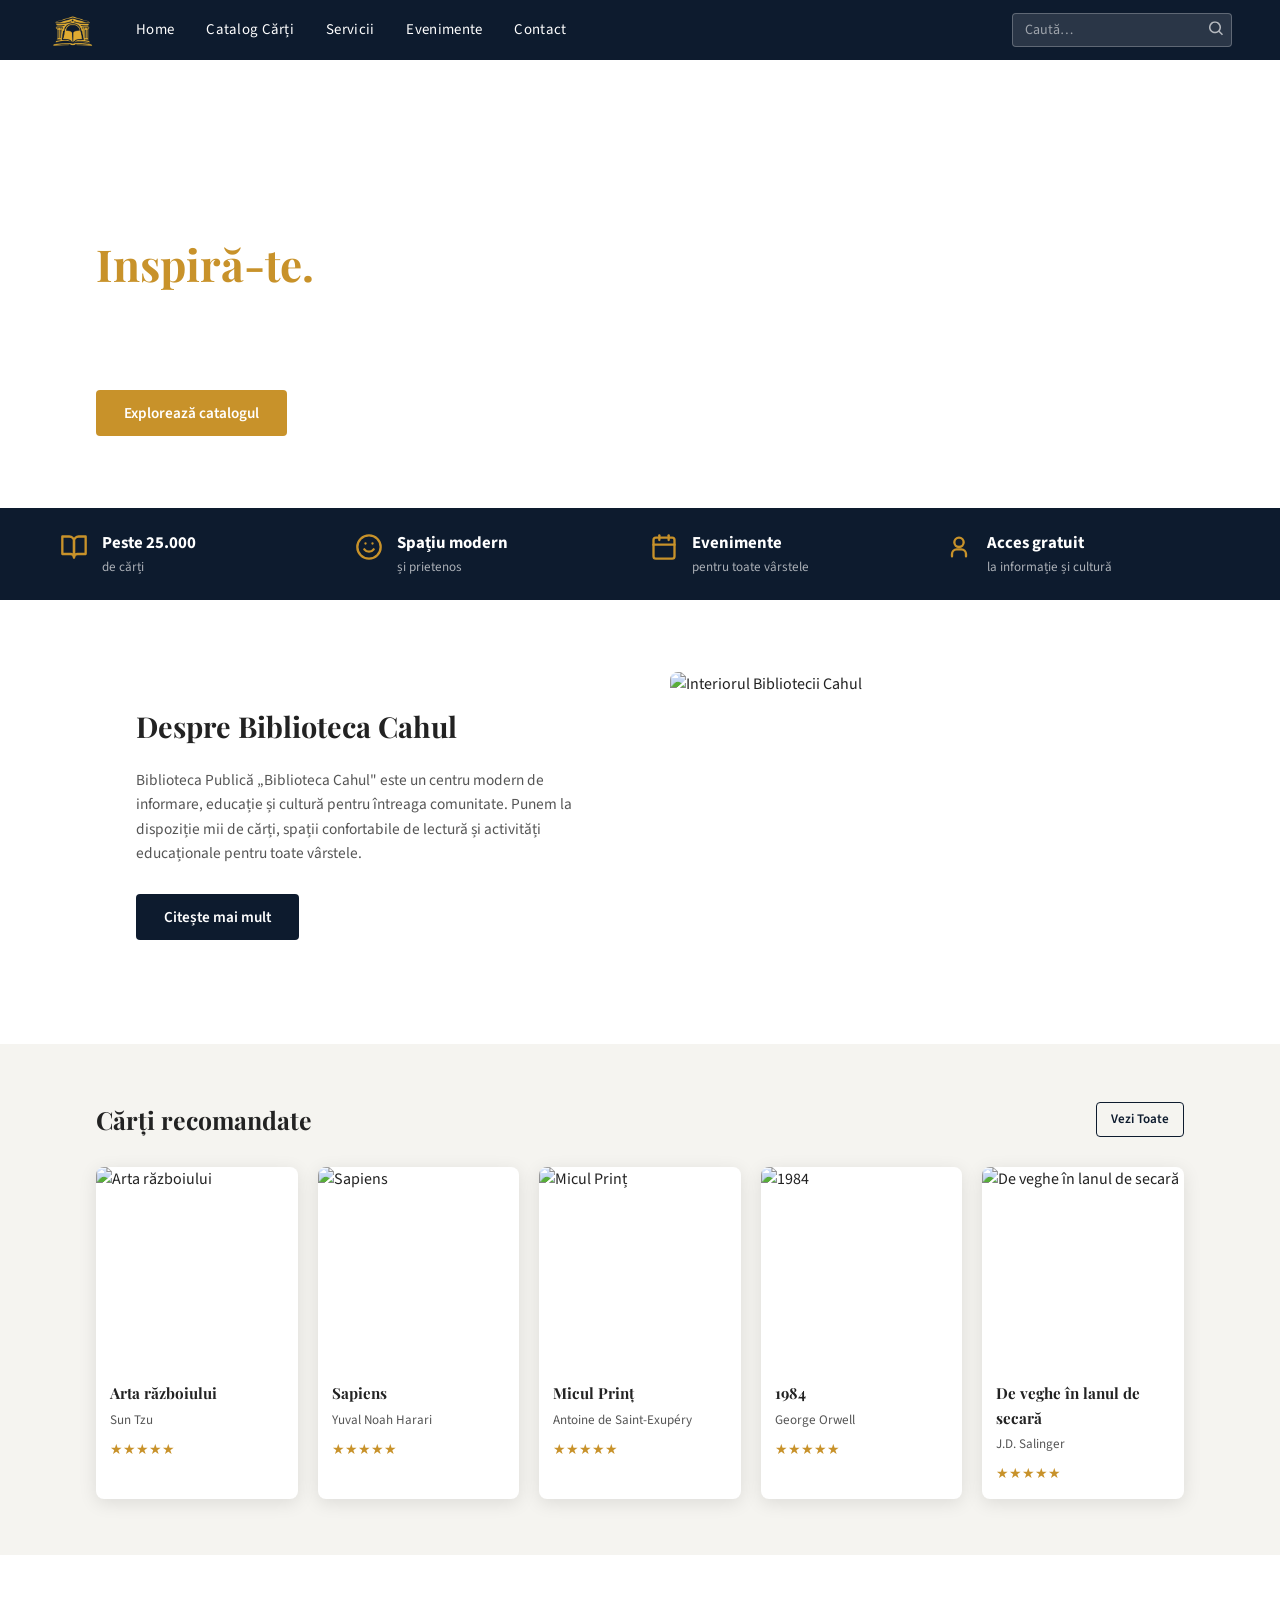
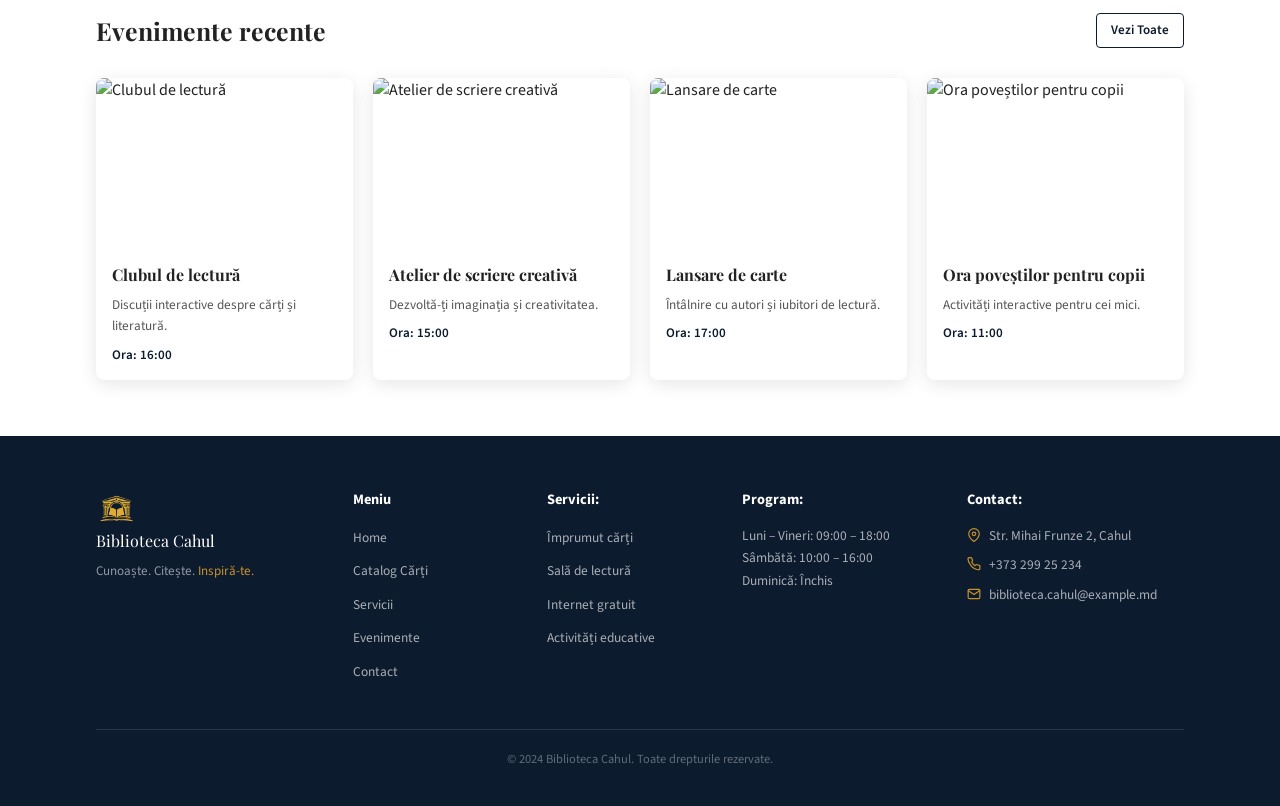
==== index.html @ a7279946 "Add files via upload" ====
<!DOCTYPE html>
<html lang="ro">
<head>
  <meta charset="UTF-8" />
  <meta name="viewport" content="width=device-width, initial-scale=1.0" />
  <title>Biblioteca Cahul – Cunoaște. Citește. Inspiră-te.</title>
  <link rel="stylesheet" href="css/home.css" />
</head>
<body>

<header class="navbar">

  <a href="#" class="navbar__logo">
  <img src="logo-biblioteca.png" alt="Logo Biblioteca Cahul" class="navbar__logo-img" />
</a>

  <nav class="navbar__nav">
    <a href="index.html">Home</a>
    <a href="catalog.html">Catalog Cărți</a>
    <a href="servicii.html">Servicii</a>
    <a href="evenimente.html">Evenimente</a>
    <a href="contact.html">Contact</a>
  </nav>
  <div class="navbar__search">
    <input type="text" placeholder="Caută…" />
    <button aria-label="Caută">
      <svg width="15" height="15" viewBox="0 0 20 20" fill="currentColor">
        <path fill-rule="evenodd" d="M12.9 14.32a8 8 0 1 1 1.41-1.41l4.38 4.38-1.41 1.41-4.38-4.38zM8 14A6 6 0 1 0 8 2a6 6 0 0 0 0 12z" clip-rule="evenodd"/>
      </svg>
    </button>
  </div>

</header>

<section class="hero">
  <div class="hero__bg"></div>
  <div class="hero__content">
    <h1>Biblioteca Cahul<br>Cunoaște. Citește. <span>Inspiră-te.</span></h1>
    <p>Spațiul tău pentru lectură, educație și dezvoltare personală în inima orașului Cahul.</p>
    <a href="catalog.html" class="btn btn--gold">Explorează catalogul</a>
  </div>
</section>

<div class="stats-bar">

  <div class="stats-bar__item">
    <span class="stats-bar__icon">
      <svg width="28" height="28" viewBox="0 0 24 24" fill="none" stroke="currentColor" stroke-width="2" stroke-linecap="round" stroke-linejoin="round">
        <path d="M2 3h6a4 4 0 0 1 4 4v14a3 3 0 0 0-3-3H2z"/>
        <path d="M22 3h-6a4 4 0 0 0-4 4v14a3 3 0 0 1 3-3h7z"/>
      </svg>
    </span>
    <div>
      <div class="stats-bar__label">Peste 25.000</div>
      <div class="stats-bar__sub">de cărți</div>
    </div>
  </div>

  <div class="stats-bar__item">
    <span class="stats-bar__icon">
      <svg width="28" height="28" viewBox="0 0 24 24" fill="none" stroke="currentColor" stroke-width="2" stroke-linecap="round" stroke-linejoin="round">
        <circle cx="12" cy="12" r="10"/>
        <path d="M8 14s1.5 2 4 2 4-2 4-2"/>
        <line x1="9" y1="9" x2="9.01" y2="9"/>
        <line x1="15" y1="9" x2="15.01" y2="9"/>
      </svg>
    </span>
    <div>
      <div class="stats-bar__label">Spațiu modern</div>
      <div class="stats-bar__sub">și prietenos</div>
    </div>
  </div>

  <div class="stats-bar__item">
    <span class="stats-bar__icon">
      <svg width="28" height="28" viewBox="0 0 24 24" fill="none" stroke="currentColor" stroke-width="2" stroke-linecap="round" stroke-linejoin="round">
        <rect x="3" y="4" width="18" height="18" rx="2" ry="2"/>
        <line x1="16" y1="2" x2="16" y2="6"/>
        <line x1="8"  y1="2" x2="8"  y2="6"/>
        <line x1="3"  y1="10" x2="21" y2="10"/>
      </svg>
    </span>
    <div>
      <div class="stats-bar__label">Evenimente</div>
      <div class="stats-bar__sub">pentru toate vârstele</div>
    </div>
  </div>

  <div class="stats-bar__item">
    <span class="stats-bar__icon">
      <svg width="28" height="28" viewBox="0 0 24 24" fill="none" stroke="currentColor" stroke-width="2" stroke-linecap="round" stroke-linejoin="round">
        <circle cx="12" cy="8" r="4"/>
        <path d="M6 20v-2a4 4 0 0 1 4-4h4a4 4 0 0 1 4 4v2"/>
      </svg>
    </span>
    <div>
      <div class="stats-bar__label">Acces gratuit</div>
      <div class="stats-bar__sub">la informație și cultură</div>
    </div>
  </div>

</div>

<section class="about">
  <div class="about__text">
    <h2>Despre Biblioteca Cahul</h2>
    <p>
      Biblioteca Publică „Biblioteca Cahul" este un centru modern de informare,
      educație și cultură pentru întreaga comunitate. Punem la dispoziție mii de cărți,
      spații confortabile de lectură și activități educaționale pentru toate vârstele.
    </p>
    <a href="#" class="btn btn--navy">Citește mai mult</a>
  </div>
  <div class="about__img">
    <img src="https://images.openai.com/static-rsc-4/g8R_-NCc7NHmjAV6Wmh5d7t_tIfVO-_D8M5QWlV2e-l409lXGBQkRZIlLrclfSTPFyEMVNrKUqJSQWsVc7Z6wWiHFUNFN5QMWl57Brrn1sKk_lyHrDPINyUYn_4_lUlMv5sAzvsXPodlQbzZrjgpRu-aRTBPqFoBO29l6DpuDbqtVOAdg-J2-H3_x9RvNqOH?purpose=fullsize"
         alt="Interiorul Bibliotecii Cahul" />
  </div>
</section>

<section class="books">
  <div class="books__inner">
    <div class="section-header">
      <h2>Cărți recomandate</h2>
      <a href="#" class="btn btn--outline">Vezi Toate</a>
    </div>

    <div class="books__grid">

      <div class="book-card">
        <div class="book-card__cover">
          <img src="https://cartier.md/wp-content/uploads/2023/08/9789735078355.jpg" alt="Arta războiului" />
        </div>
        <div class="book-card__body">
          <div class="book-card__title">Arta războiului</div>
          <div class="book-card__author">Sun Tzu</div>
          <div class="stars">★★★★★</div>
        </div>
      </div>

      <div class="book-card">
        <div class="book-card__cover">
          <img src="https://encrypted-tbn0.gstatic.com/images?q=tbn:ANd9GcQwVCTDNOO-yoTb5UGxeUdiUUX8WGpYX2Io3q6ArfZSaLx08PJOBEvPujatY2oDRz8IuWj0UQN20GtoR68zEyvs3oxU6TX3n5lNozz6GGw&s=10" alt="Sapiens" />
        </div>
        <div class="book-card__body">
          <div class="book-card__title">Sapiens</div>
          <div class="book-card__author">Yuval Noah Harari</div>
          <div class="stars">★★★★★</div>
        </div>
      </div>

      <div class="book-card">
        <div class="book-card__cover">
          <img src="https://encrypted-tbn0.gstatic.com/images?q=tbn:ANd9GcSkEuwEy-WFUw72zslxPeCarTO04NEwWyxgcZ31SGWDwPCTeL3dZDw_HSvlB1ZEsZTqZXrMMNwInzPAvrJsmEAZg22COQYA05-6Cykiwpw&s=10" alt="Micul Prinț" />
        </div>
        <div class="book-card__body">
          <div class="book-card__title">Micul Prinț</div>
          <div class="book-card__author">Antoine de Saint-Exupéry</div>
          <div class="stars">★★★★★</div>
        </div>
      </div>

      <div class="book-card">
        <div class="book-card__cover">
          <img src="https://m.media-amazon.com/images/I/612ADI+BVlL._AC_UF1000,1000_QL80_.jpg" alt="1984" />
        </div>
        <div class="book-card__body">
          <div class="book-card__title">1984</div>
          <div class="book-card__author">George Orwell</div>
          <div class="stars">★★★★★</div>
        </div>
      </div>

      <div class="book-card">
        <div class="book-card__cover">
          <img src="https://radio.studentus.md/wp-content/uploads/2017/11/De-veghe-%C3%AEn-lanul-de-secar%C4%83.jpg" alt="De veghe în lanul de secară" />
        </div>
        <div class="book-card__body">
          <div class="book-card__title">De veghe în lanul de secară</div>
          <div class="book-card__author">J.D. Salinger</div>
          <div class="stars">★★★★★</div>
        </div>
      </div>

    </div>
  </div>
</section>

<section class="events">
  <div class="events__inner">
    <div class="section-header">
      <h2>Evenimente recente</h2>
      <a href="#" class="btn btn--outline">Vezi Toate</a>
    </div>

    <div class="events__grid">

      <div class="event-card">
        <div class="event-card__img">
          <img src="https://images.openai.com/static-rsc-4/w21zqiYKwCZ6APnVyGvIKztxbpheptfsY_qils1IwS0c5CXkB3irGRJtDmCugtP6nZzhv7SbW0Ksb-7Uc5RWAtaPh75yln_80S6g_BoDHczpqsiStNmqfsCYP60RUSnC7lBGOLowNGssIxPVB1nKZvmmIMxCKOELW6K-hJaw1soDC-tcLO8kWjIzaHXLhtwp?purpose=fullsize" alt="Clubul de lectură" />
        </div>
        <div class="event-card__body">
          <div class="event-card__title">Clubul de lectură</div>
          <div class="event-card__desc">Discuții interactive despre cărți și literatură.</div>
          <div class="event-card__time">Ora: 16:00</div>
        </div>
      </div>

      <div class="event-card">
        <div class="event-card__img">
          <img src="https://images.openai.com/static-rsc-4/G4LyUNOAs_OR7AZuAMTUfex3jPnelP_W7CBlanXpA4hyfySNYFa7H8Qq5ZYMquZZk8eNcKtYLa6QgcQKS2vv68O0u10a1xqSaBXUs9Fwb35d62WIsnElyjLLnRINdDo4_1IcPbgHg6GzItjGyr5ZfYivz6dygw_GpFUmtv7IyFa1MDlRv1Odcn9QiOhDHxhF?purpose=fullsize" alt="Atelier de scriere creativă" />
        </div>
        <div class="event-card__body">
          <div class="event-card__title">Atelier de scriere creativă</div>
          <div class="event-card__desc">Dezvoltă-ți imaginația și creativitatea.</div>
          <div class="event-card__time">Ora: 15:00</div>
        </div>
      </div>

      <div class="event-card">
        <div class="event-card__img">
          <img src="https://images.openai.com/static-rsc-4/V3Ckf0gNLqYPlmQjTsbj__pIITjtez-RCTXOFZj3dQ5uwS_hFtfo2r2izJ9VCeWQRADuqgque_i0Da_qSHBV6_K_RAzSD21Dp_3PEmmxy384q4jZNeflAVufpM9kJqV5t1YFucMdUxAg_7PsL-tTX_ctAcMA9AJLojVveC0W45Rs4H1xmR8xpqw5S86p2U9F?purpose=fullsize" alt="Lansare de carte" />
        </div>
        <div class="event-card__body">
          <div class="event-card__title">Lansare de carte</div>
          <div class="event-card__desc">Întâlnire cu autori și iubitori de lectură.</div>
          <div class="event-card__time">Ora: 17:00</div>
        </div>
      </div>

      <div class="event-card">
        <div class="event-card__img">
          <img src="https://images.openai.com/static-rsc-4/KGKRTivg8hvYPXMhXHYs-N__jFx_oUxjeltmYwtcWfWbGv-ZDn523HcaT5Q9797jyoRkYgN-npxFqoSDiOM4h579gc3IKHx7H7GmfSJaqzZDb8-TkDFWrp3xc14W2-l7f3LgiYvOWpMYgZ_3doY1sC8seEOuFz4ajjBgZBQR69qpC6Lv_zLSkV0yNCbPvjTX?purpose=fullsize" alt="Ora poveștilor pentru copii" />
        </div>
        <div class="event-card__body">
          <div class="event-card__title">Ora poveștilor pentru copii</div>
          <div class="event-card__desc">Activități interactive pentru cei mici.</div>
          <div class="event-card__time">Ora: 11:00</div>
        </div>
      </div>

    </div>
  </div>
</section>

<footer>
  <div class="footer__inner">

    <div class="footer__brand">
      <div class="logo-text">
        <img src="logo-biblioteca.png" alt="Logo" style="width:40px;height:40px;object-fit:contain;vertical-align:middle;margin-right:8px;border-radius:4px;">
            Biblioteca Cahul
          </div>
      <div class="tagline">Cunoaște. Citește. <span>Inspiră-te.</span></div>
    </div>

    <div class="footer__col">
      <h4>Meniu</h4>
      <ul>
        <li><a href="index.html">Home</a></li>
        <li><a href="catalog.html">Catalog Cărți</a></li>
        <li><a href="servicii.html">Servicii</a></li>
        <li><a href="evenimente.html">Evenimente</a></li>
        <li><a href="contact.html">Contact</a></li>
      </ul>
    </div>

    <div class="footer__col">
      <h4>Servicii:</h4>
      <ul>
        <li><a href="#">Împrumut cărți</a></li>
        <li><a href="#">Sală de lectură</a></li>
        <li><a href="#">Internet gratuit</a></li>
        <li><a href="#">Activități educative</a></li>
      </ul>
    </div>

    <div class="footer__col">
      <h4>Program:</h4>
      <p>
        Luni – Vineri: 09:00 – 18:00<br>
        Sâmbătă: 10:00 – 16:00<br>
        Duminică: Închis
      </p>
    </div>

    <div class="footer__col">
      <h4>Contact:</h4>
      <div class="contact-item">
        <svg width="14" height="14" viewBox="0 0 24 24" fill="none" stroke="#c8922a" stroke-width="2" stroke-linecap="round" stroke-linejoin="round">
          <path d="M21 10c0 7-9 13-9 13S3 17 3 10a9 9 0 0 1 18 0z"/><circle cx="12" cy="10" r="3"/>
        </svg>
        Str. Mihai Frunze 2, Cahul
      </div>
      <div class="contact-item">
        <svg width="14" height="14" viewBox="0 0 24 24" fill="none" stroke="#c8922a" stroke-width="2" stroke-linecap="round" stroke-linejoin="round">
          <path d="M22 16.92v3a2 2 0 0 1-2.18 2 19.79 19.79 0 0 1-8.63-3.07A19.5 19.5 0 0 1 4.69 11.5a19.79 19.79 0 0 1-3.07-8.67A2 2 0 0 1 3.6 1h3a2 2 0 0 1 2 1.72c.127.96.361 1.903.7 2.81a2 2 0 0 1-.45 2.11L8.09 8.91a16 16 0 0 0 6 6l1.27-1.27a2 2 0 0 1 2.11-.45c.907.339 1.85.573 2.81.7A2 2 0 0 1 22 16.92z"/>
        </svg>
        +373 299 25 234
      </div>
      <div class="contact-item">
        <svg width="14" height="14" viewBox="0 0 24 24" fill="none" stroke="#c8922a" stroke-width="2" stroke-linecap="round" stroke-linejoin="round">
          <path d="M4 4h16c1.1 0 2 .9 2 2v12c0 1.1-.9 2-2 2H4c-1.1 0-2-.9-2-2V6c0-1.1.9-2 2-2z"/><polyline points="22,6 12,13 2,6"/>
        </svg>
        biblioteca.cahul@example.md
      </div>
    </div>

  </div>
  <div class="footer__bottom">
    © 2024 Biblioteca Cahul. Toate drepturile rezervate.
  </div>
</footer>

</body>
</html>
---- css/home.css ----
@import url('https://fonts.googleapis.com/css2?family=Playfair+Display:wght@400;700&family=Source+Sans+3:wght@300;400;600;700&display=swap');

:root {
  --navy:    #0d1b2e;
  --gold:    #c8922a;
  --gold-lt: #d4a843;
  --white:   #ffffff;
  --off-white: #f5f4f0;
  --text:    #222222;
  --muted:   #555555;
  --border:  #e0ddd6;
  --radius:  8px;
  --shadow:  0 4px 18px rgba(0,0,0,.10);
  --font-display: 'Playfair Display', Georgia, serif;
  --font-body:    'Source Sans 3', sans-serif;
}

*, *::before, *::after { box-sizing: border-box; margin: 0; padding: 0; }
html { scroll-behavior: smooth; }
body {
  font-family: var(--font-body);
  color: var(--text);
  background: var(--white);
  line-height: 1.6;
}
img { display: block; width: 100%; height: auto; }
a  { text-decoration: none; color: inherit; }
ul { list-style: none; }

.navbar {
  background: var(--navy);
  position: sticky;
  top: 0;
  z-index: 100;
  padding: 0 48px;
  display: flex;
  align-items: center;
  gap: 40px;
  height: 60px;
}
.navbar__logo-img {
  width: 48px;
  height: 48px;
  object-fit: contain;
  border-radius: 4px;
}

.navbar__nav {
  display: flex;
  gap: 32px;
  flex: 1;
}
.navbar__nav a {
  color: var(--white);
  font-size: .93rem;
  font-weight: 400;
  letter-spacing: .02em;
  transition: color .2s;
}
.navbar__nav a:hover { color: var(--gold); }

.navbar__search {
  position: relative;
  margin-left: auto;
}
.navbar__search input {
  background: rgba(255,255,255,.12);
  border: 1px solid rgba(255,255,255,.25);
  border-radius: 4px;
  padding: 6px 36px 6px 12px;
  color: var(--white);
  font-family: var(--font-body);
  font-size: .88rem;
  width: 220px;
  outline: none;
  transition: border-color .2s;
}
.navbar__search input::placeholder { color: rgba(255,255,255,.55); }
.navbar__search input:focus { border-color: var(--gold); }
.navbar__search button {
  position: absolute;
  right: 8px; top: 50%;
  transform: translateY(-50%);
  background: none; border: none; cursor: pointer;
  color: rgba(255,255,255,.65);
  line-height: 1;
}
.navbar__search button:hover { color: var(--gold); }

.hero {
  position: relative;
  min-height: 420px;
  overflow: hidden;
  display: flex;
  align-items: center;
}
.hero__bg {
  position: absolute; inset: 0;
  background: url('https://images.openai.com/static-rsc-4/RA9WrbBMjk8TgdbJryHAfZGbQN3qt3l_1SqypGaNL8metCaC9nHOLwzzLTnio02faemVFRFG9SA4VylK0F49dF5POtTzL-71N_ZoKwfmmydAYf249xEyd4fht0l9SYGXaoXb4fcsP5fKYBs5dg2GQX9XNqqYWPhlWzUjB6U1IKAm862aE84RZwlXnTL0F6BF?purpose=fullsize') center/cover no-repeat;
  filter: brightness(.55);
  z-index: 0;
}
.hero__content {
  position: relative;
  z-index: 1;
  padding: 72px 96px;
  max-width: 640px;
}
.hero__content h1 {
  font-family: var(--font-display);
  font-size: 2.75rem;
  font-weight: 700;
  color: var(--white);
  line-height: 1.2;
  margin-bottom: 16px;
}
.hero__content h1 span { color: var(--gold); }
.hero__content p {
  color: rgba(255,255,255,.85);
  font-size: 1rem;
  margin-bottom: 32px;
  max-width: 440px;
}
.btn {
  display: inline-block;
  padding: 11px 28px;
  border-radius: 4px;
  font-family: var(--font-body);
  font-size: .95rem;
  font-weight: 600;
  cursor: pointer;
  transition: background .2s, color .2s;
  border: none;
}
.btn--gold {
  background: var(--gold);
  color: var(--white);
}
.btn--gold:hover { background: var(--gold-lt); }
.btn--navy {
  background: var(--navy);
  color: var(--white);
}
.btn--navy:hover { background: #162540; }
.btn--outline {
  background: transparent;
  color: var(--navy);
  border: 1.5px solid var(--navy);
  font-size: .82rem;
  padding: 6px 14px;
}
.btn--outline:hover { background: var(--navy); color: var(--white); }

.stats-bar {
  background: var(--navy);
  display: grid;
  grid-template-columns: repeat(4, 1fr);
  padding: 22px 60px;
  gap: 20px;
}
.stats-bar__item {
  display: flex;
  align-items: center;
  gap: 14px;
  color: var(--white);
}
.stats-bar__icon {
  font-size: 1.6rem;
  flex-shrink: 0;
  color: var(--gold);
}
.stats-bar__label {
  font-size: 1.05rem;
  font-weight: 700;
}
.stats-bar__sub {
  font-size: .82rem;
  color: rgba(255,255,255,.65);
}

.about {
  padding: 72px 96px;
  max-width: 1200px;
  margin: 0 auto;
  display: grid;
  grid-template-columns: 1fr 1fr;
  gap: 60px;
  align-items: center;
}
.about__text h2 {
  font-family: var(--font-display);
  font-size: 1.8rem;
  font-weight: 700;
  margin-bottom: 18px;
}
.about__text p {
  color: var(--muted);
  font-size: .96rem;
  margin-bottom: 28px;
}
.about__img {
  border-radius: var(--radius);
  overflow: hidden;
  height: 300px;
}
.about__img img {
  width: 100%; height: 100%; object-fit: cover;
}

.section-header {
  display: flex;
  align-items: center;
  justify-content: space-between;
  margin-bottom: 28px;
}
.section-header h2 {
  font-family: var(--font-display);
  font-size: 1.55rem;
  font-weight: 700;
}

.books {
  background: var(--off-white);
  padding: 56px 96px;
}
.books__inner { max-width: 1200px; margin: 0 auto; }
.books__grid {
  display: grid;
  grid-template-columns: repeat(5, 1fr);
  gap: 20px;
}
.book-card {
  background: var(--white);
  border-radius: var(--radius);
  overflow: hidden;
  box-shadow: var(--shadow);
  transition: transform .2s, box-shadow .2s;
}
.book-card:hover {
  transform: translateY(-4px);
  box-shadow: 0 10px 32px rgba(0,0,0,.14);
}
.book-card__cover {
  height: 200px;
  overflow: hidden;
}
.book-card__cover img {
  width: 100%; height: 100%; object-fit: cover;
  transition: transform .3s;
}
.book-card:hover .book-card__cover img { transform: scale(1.04); }
.book-card__body { padding: 14px; }
.book-card__title {
  font-family: var(--font-display);
  font-size: .95rem;
  font-weight: 700;
  margin-bottom: 4px;
}
.book-card__author {
  font-size: .82rem;
  color: var(--muted);
  margin-bottom: 8px;
}
.stars { color: var(--gold); font-size: .85rem; }

.events { padding: 56px 96px; }
.events__inner { max-width: 1200px; margin: 0 auto; }
.events__grid {
  display: grid;
  grid-template-columns: repeat(4, 1fr);
  gap: 20px;
}
.event-card {
  border-radius: var(--radius);
  overflow: hidden;
  box-shadow: var(--shadow);
  transition: transform .2s, box-shadow .2s;
}
.event-card:hover {
  transform: translateY(-4px);
  box-shadow: 0 10px 32px rgba(0,0,0,.14);
}
.event-card__img {
  height: 170px;
  overflow: hidden;
}
.event-card__img img {
  width: 100%; height: 100%; object-fit: cover;
  transition: transform .3s;
}
.event-card:hover .event-card__img img { transform: scale(1.04); }
.event-card__body { padding: 14px 16px; }
.event-card__title {
  font-family: var(--font-display);
  font-size: 1rem;
  font-weight: 700;
  margin-bottom: 6px;
}
.event-card__desc {
  font-size: .83rem;
  color: var(--muted);
  margin-bottom: 8px;
}
.event-card__time {
  font-size: .82rem;
  font-weight: 600;
  color: var(--navy);
}

footer {
  background: var(--navy);
  color: rgba(255,255,255,.8);
  padding: 52px 96px 36px;
}
.footer__inner {
  display: grid;
  grid-template-columns: 1.4fr 1fr 1fr 1.2fr 1.4fr;
  gap: 40px;
  max-width: 1200px;
  margin: 0 auto;
}
.footer__brand .logo-text {
  font-family: var(--font-display);
  color: var(--white);
  font-size: 1rem;
  margin-bottom: 8px;
}
.footer__brand .tagline {
  font-size: .82rem;
  color: rgba(255,255,255,.55);
}
.footer__brand .tagline span { color: var(--gold); }
.footer__col h4 {
  font-size: .9rem;
  font-weight: 700;
  color: var(--white);
  margin-bottom: 14px;
}
.footer__col ul li { margin-bottom: 8px; }
.footer__col ul li a {
  font-size: .84rem;
  color: rgba(255,255,255,.65);
  transition: color .2s;
}
.footer__col ul li a:hover { color: var(--gold); }
.footer__col p {
  font-size: .84rem;
  color: rgba(255,255,255,.65);
  line-height: 1.7;
}
.footer__col .contact-item {
  display: flex;
  align-items: flex-start;
  gap: 8px;
  font-size: .84rem;
  color: rgba(255,255,255,.65);
  margin-bottom: 8px;
}
.footer__col .contact-item svg { flex-shrink: 0; margin-top: 3px; }

.footer__bottom {
  max-width: 1200px;
  margin: 36px auto 0;
  padding-top: 20px;
  border-top: 1px solid rgba(255,255,255,.12);
  text-align: center;
  font-size: .78rem;
  color: rgba(255,255,255,.35);
}

.catalog-hero {
  position: relative;
  background: var(--navy);
  overflow: hidden;
  padding: 64px 48px 56px;
  text-align: center;
  min-height: 240px;
  display: flex;
  flex-direction: column;
  align-items: center;
  justify-content: center;
}
.catalog-hero::before,
.catalog-hero::after {
  content: '';
  position: absolute;
  border-radius: 50%;
  opacity: .18;
  pointer-events: none;
}
.catalog-hero::before {
  width: 900px; height: 900px;
  border: 2px solid #4a7dcc;
  top: -420px; left: -180px;
}
.catalog-hero::after {
  width: 700px; height: 700px;
  border: 2px solid #3a6ab8;
  bottom: -340px; right: -100px;
}
.catalog-hero__rings {
  position: absolute; inset: 0;
  overflow: hidden;
  pointer-events: none;
}
.catalog-hero__rings svg {
  position: absolute;
  opacity: .13;
}
.catalog-hero h1 {
  position: relative;
  font-family: var(--font-display);
  font-size: 2.6rem;
  font-weight: 700;
  color: var(--white);
  margin-bottom: 10px;
  z-index: 1;
}
.catalog-hero p {
  position: relative;
  color: rgba(255,255,255,.7);
  font-size: 1rem;
  margin-bottom: 32px;
  z-index: 1;
}
.catalog-search {
  position: relative;
  z-index: 1;
  display: flex;
  align-items: center;
  background: var(--white);
  border-radius: 6px;
  width: 100%;
  max-width: 640px;
  overflow: hidden;
  box-shadow: 0 6px 24px rgba(0,0,0,.25);
}
.catalog-search__icon {
  padding: 0 16px;
  color: #aaa;
  flex-shrink: 0;
  display: flex;
  align-items: center;
}
.catalog-search input {
  flex: 1;
  border: none;
  outline: none;
  padding: 14px 8px;
  font-family: var(--font-body);
  font-size: .95rem;
  color: var(--text);
  background: transparent;
}
.catalog-search input::placeholder { color: #aaa; }
.catalog-search button {
  background: var(--navy);
  color: var(--white);
  border: none;
  padding: 14px 28px;
  font-family: var(--font-body);
  font-size: .93rem;
  font-weight: 600;
  cursor: pointer;
  transition: background .2s;
  flex-shrink: 0;
}
.catalog-search button:hover { background: #162540; }

.catalog-filters {
  padding: 32px 60px 0;
  max-width: 1200px;
  margin: 0 auto;
}
.catalog-filters__row {
  display: flex;
  align-items: center;
  gap: 14px;
  flex-wrap: wrap;
}
.filter-btn {
  padding: 9px 22px;
  border: 1.5px solid var(--text);
  border-radius: 4px;
  background: transparent;
  font-family: var(--font-body);
  font-size: .88rem;
  font-weight: 500;
  cursor: pointer;
  color: var(--text);
  transition: background .18s, color .18s;
}
.filter-btn:hover,
.filter-btn.active {
  background: var(--navy);
  color: var(--white);
  border-color: var(--navy);
}

.catalog-meta {
  padding: 18px 60px 0;
  max-width: 1200px;
  margin: 0 auto;
  display: flex;
  align-items: center;
  justify-content: space-between;
}
.catalog-meta__count {
  font-size: .86rem;
  color: var(--muted);
}
.catalog-meta__sort {
  font-size: .86rem;
  color: var(--muted);
}
.catalog-meta__sort span {
  font-weight: 600;
  color: var(--text);
}

.catalog-grid-wrap {
  padding: 24px 60px 48px;
  max-width: 1200px;
  margin: 0 auto;
}
.catalog-grid {
  display: grid;
  grid-template-columns: repeat(5, 1fr);
  gap: 22px;
}

.pagination {
  display: flex;
  justify-content: center;
  align-items: center;
  gap: 6px;
  padding: 8px 0 56px;
}
.page-btn {
  width: 38px; height: 38px;
  border-radius: 4px;
  border: 1.5px solid var(--border);
  background: var(--white);
  font-family: var(--font-body);
  font-size: .9rem;
  font-weight: 500;
  color: var(--text);
  cursor: pointer;
  display: flex;
  align-items: center;
  justify-content: center;
  transition: background .18s, color .18s, border-color .18s;
}
.page-btn:hover {
  background: var(--off-white);
  border-color: var(--navy);
}
.page-btn.active {
  background: var(--navy);
  color: var(--white);
  border-color: var(--navy);
}
.page-btn.dots {
  border-color: transparent;
  background: transparent;
  cursor: default;
  color: var(--muted);
}

@media (max-width: 1024px) {
  .navbar { padding: 0 24px; gap: 20px; }
  .hero__content { padding: 52px 40px; }
  .about        { padding: 52px 40px; grid-template-columns: 1fr; }
  .books        { padding: 40px; }
  .books__grid  { grid-template-columns: repeat(3,1fr); }
  .events       { padding: 40px; }
  .events__grid { grid-template-columns: repeat(2,1fr); }
  .stats-bar    { padding: 20px 40px; }
  footer        { padding: 44px 40px 28px; }
  .footer__inner{ grid-template-columns: 1fr 1fr; }
  .catalog-filters  { padding: 28px 24px 0; }
  .catalog-meta     { padding: 14px 24px 0; }
  .catalog-grid-wrap{ padding: 20px 24px 40px; }
  .catalog-grid     { grid-template-columns: repeat(3,1fr); }
}
@media (max-width: 640px) {
  .navbar__nav  { display: none; }
  .hero__content{ padding: 40px 20px; }
  .hero__content h1 { font-size: 2rem; }
  .stats-bar    { grid-template-columns: repeat(2,1fr); padding: 20px; }
  .books__grid  { grid-template-columns: repeat(2,1fr); }
  .events__grid { grid-template-columns: 1fr; }
  .footer__inner{ grid-template-columns: 1fr; }
  .catalog-grid { grid-template-columns: repeat(2,1fr); }
}
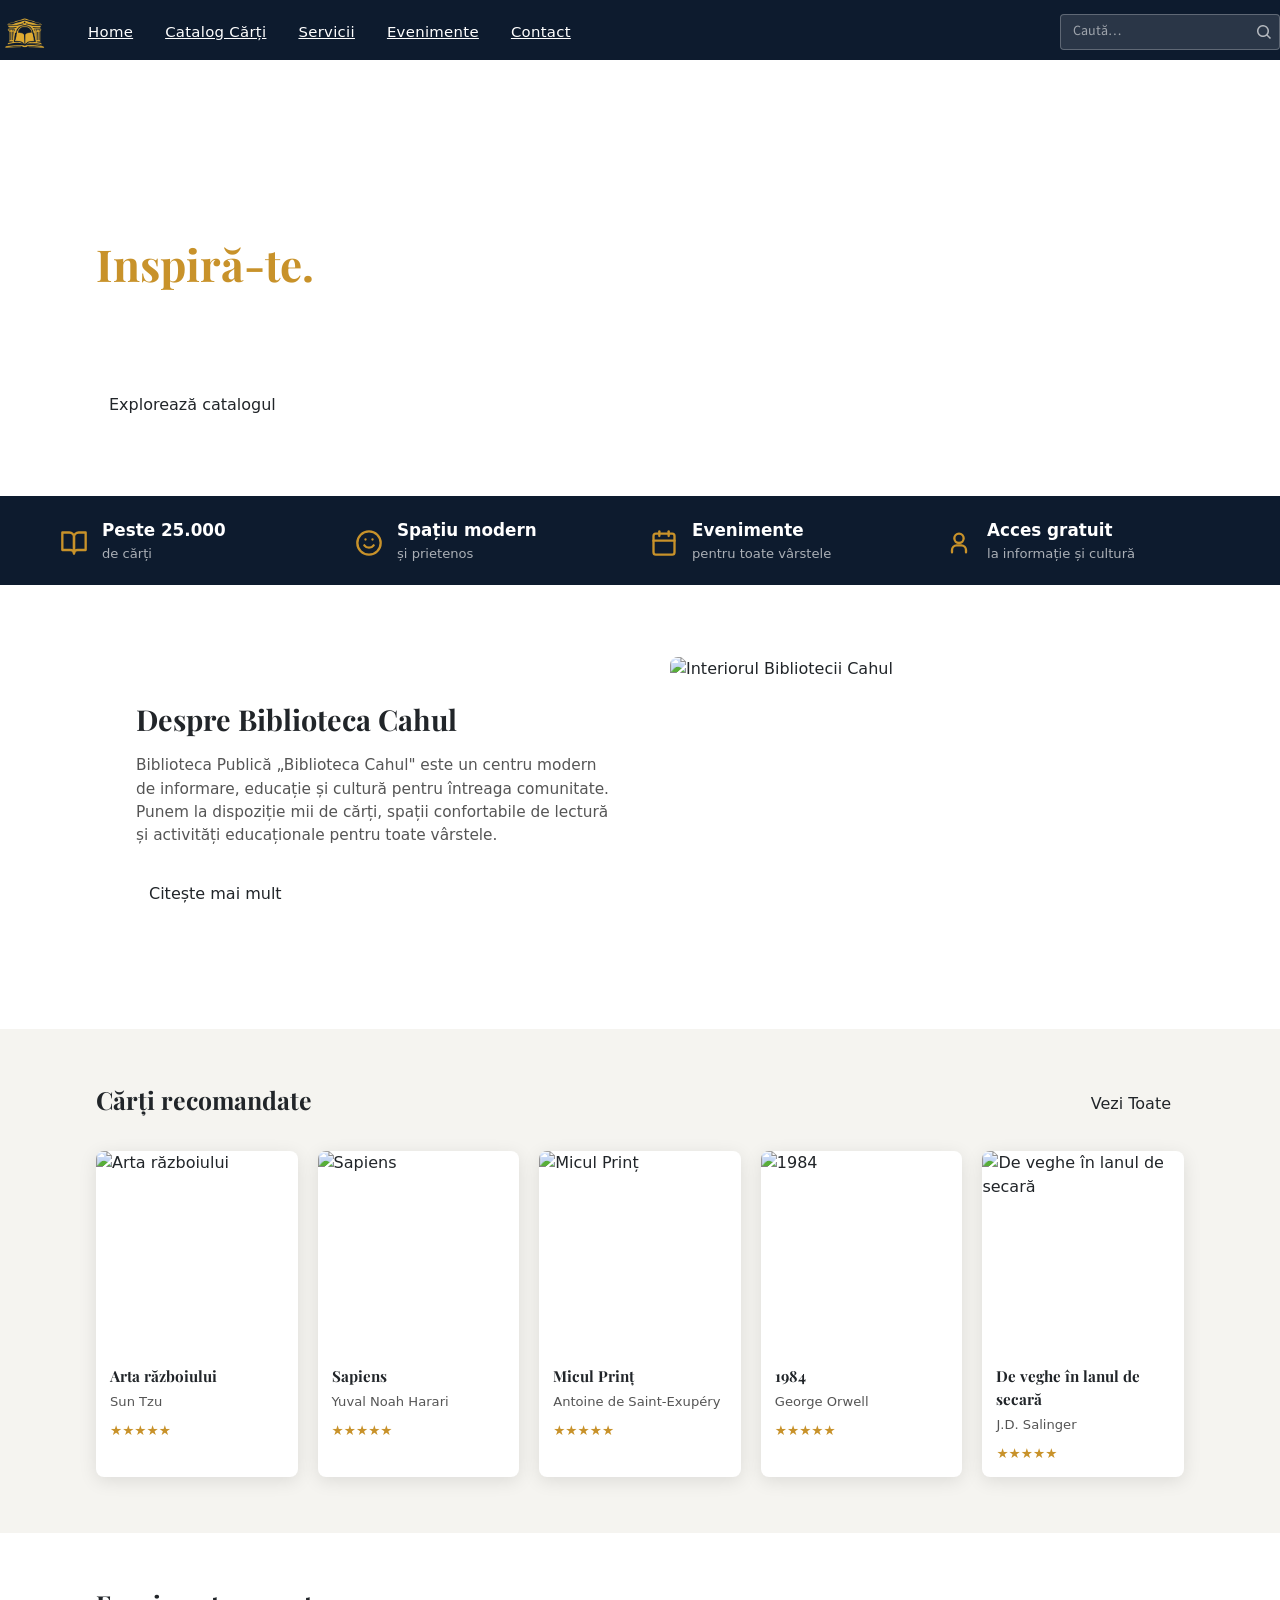
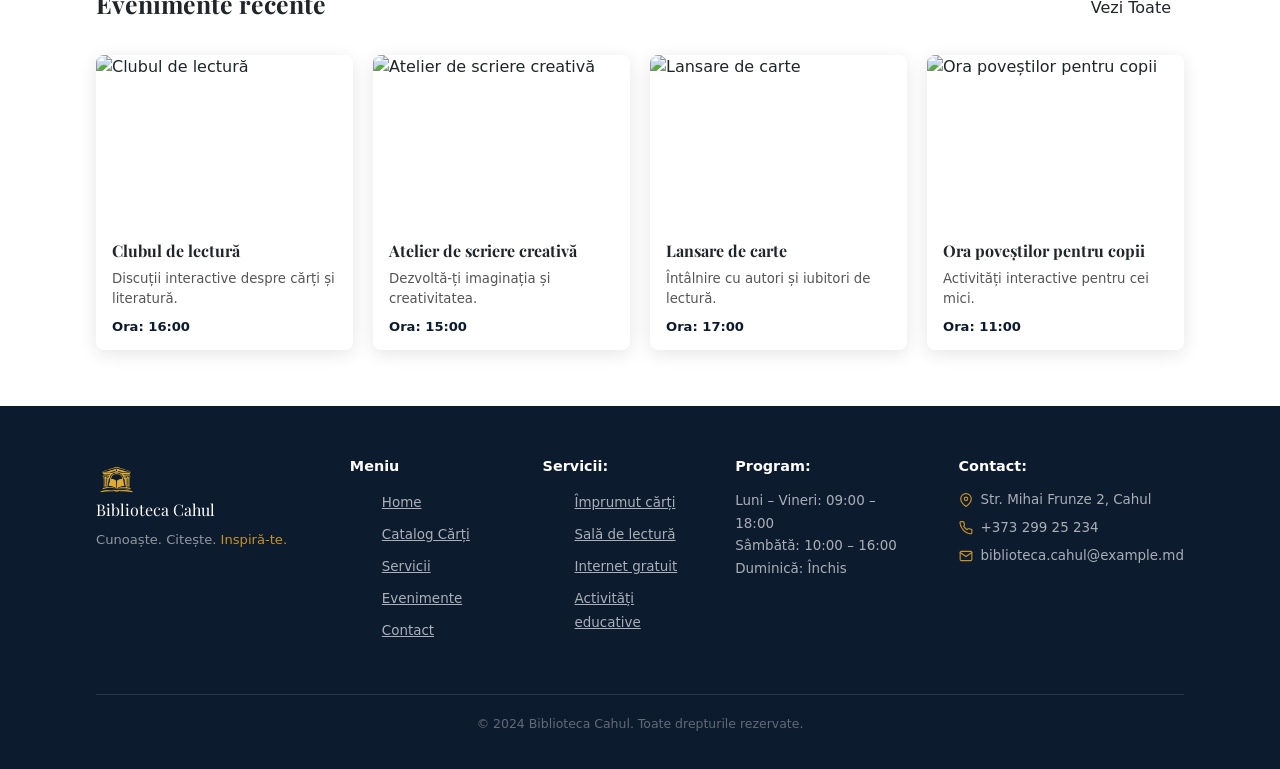
==== commit c22ed7ec: "Update index.html" ====
--- a/index.html
+++ b/index.html
@@ -5,6 +5,7 @@
   <meta name="viewport" content="width=device-width, initial-scale=1.0" />
   <title>Biblioteca Cahul – Cunoaște. Citește. Inspiră-te.</title>
   <link rel="stylesheet" href="css/home.css" />
+  <link href="https://cdn.jsdelivr.net/npm/bootstrap@5.3.8/dist/css/bootstrap.min.css" rel="stylesheet">
 </head>
 <body>
 
